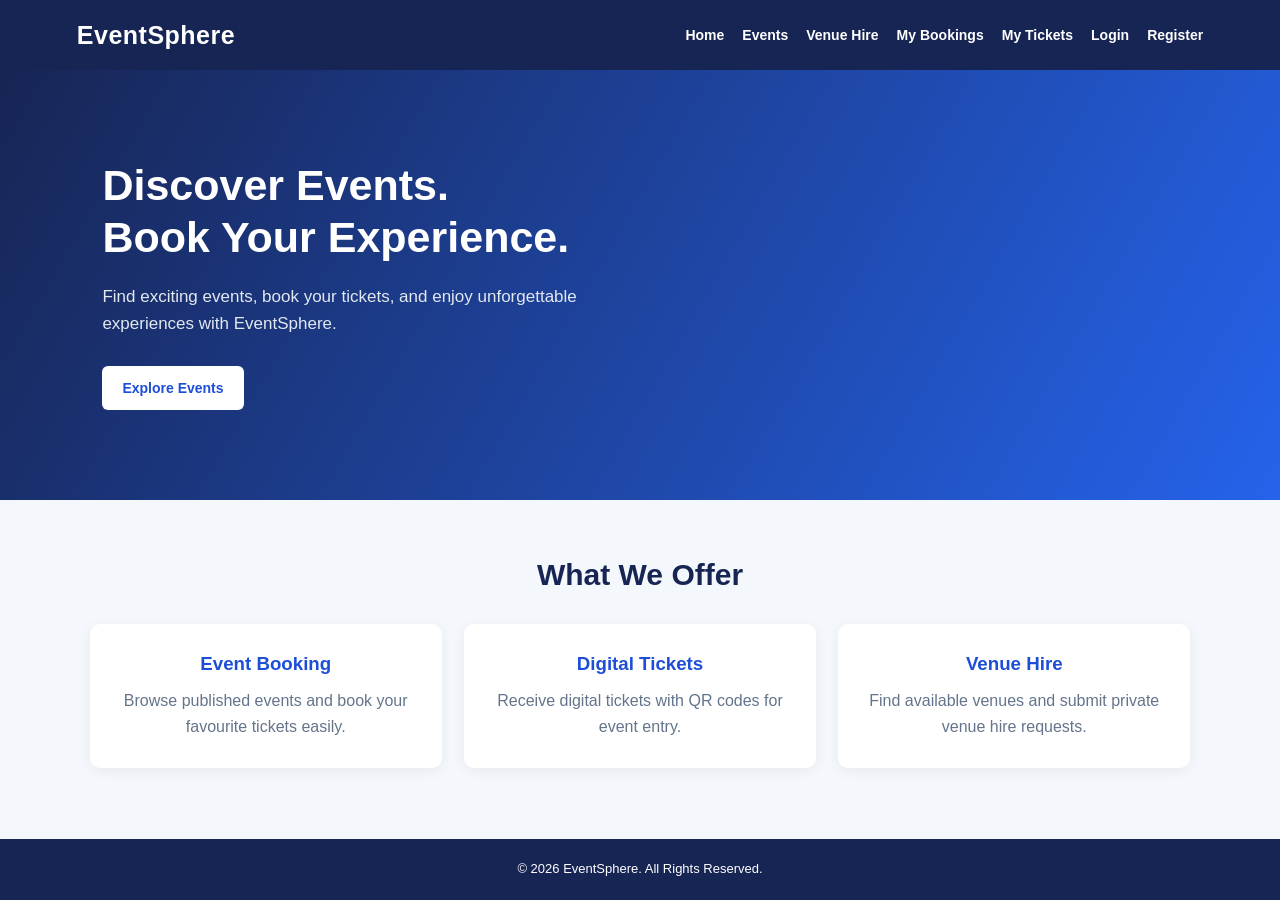
==== frontend/index.html @ d7bc8d58 "Develop EventSphere frontend interface" ====
<!DOCTYPE html>
<html lang="en">
<head>
    <meta charset="UTF-8">
    <meta name="viewport" content="width=device-width, initial-scale=1.0">

    <title>EventSphere - Event Booking</title>

    <link rel="icon" href="data:,">
    <link rel="stylesheet" href="./style.css?v=8">
</head>

<body>

<header>
    <div class="logo">EventSphere</div>

    <nav>
        <a href="./index.html">Home</a>
        <a href="./pages/events.html">Events</a>
        <a href="./pages/venue-hire.html">Venue Hire</a>
        <a href="./pages/my-bookings.html">My Bookings</a>
        <a href="./pages/my-tickets.html">My Tickets</a>
        <a href="./pages/login.html">Login</a>
        <a href="./pages/register.html" class="nav-button">Register</a>
    </nav>
</header>

<main>

    <section class="hero">
        <div class="hero-content">
            <h1>
                Discover Events.<br>
                Book Your Experience.
            </h1>

            <p>
                Find exciting events, book your tickets,
                and enjoy unforgettable experiences with EventSphere.
            </p>

            <a href="./pages/events.html" class="main-button">
                Explore Events
            </a>
        </div>
    </section>

    <section class="features">
        <h2>What We Offer</h2>

        <div class="feature-container">

            <div class="feature-card">
                <h3>Event Booking</h3>
                <p>
                    Browse published events and book your favourite tickets easily.
                </p>
            </div>

            <div class="feature-card">
                <h3>Digital Tickets</h3>
                <p>
                    Receive digital tickets with QR codes for event entry.
                </p>
            </div>

            <div class="feature-card">
                <h3>Venue Hire</h3>
                <p>
                    Find available venues and submit private venue hire requests.
                </p>
            </div>

        </div>
    </section>

</main>

<footer>
    <p>&copy; 2026 EventSphere. All Rights Reserved.</p>
</footer>

</body>
</html>
---- frontend/style.css ----
/* =====================================
   EVENTSPHERE - GLOBAL STYLES
   ===================================== */

* {
    margin: 0;
    padding: 0;
    box-sizing: border-box;
}

html {
    scroll-behavior: smooth;
}

body {
    font-family: Arial, Helvetica, sans-serif;
    background: #f4f7fb;
    color: #1f2937;
    line-height: 1.6;
    min-height: 100vh;
    display: flex;
    flex-direction: column;
}

/* =====================================
   HEADER AND NAVIGATION
   ===================================== */

header {
    width: 100%;
    min-height: 70px;
    background: #172554;
    color: white;
    padding: 14px 6%;
    display: flex;
    align-items: center;
    justify-content: space-between;
    flex-wrap: wrap;
    gap: 15px;
}

.logo {
    font-size: 25px;
    font-weight: bold;
    color: white;
    letter-spacing: 0.5px;
}

nav {
    display: flex;
    align-items: center;
    flex-wrap: wrap;
    gap: 18px;
}

nav a {
    color: white;
    text-decoration: none;
    font-size: 14px;
    font-weight: 600;
    transition: color 0.2s;
}

nav a:hover {
    color: #93c5fd;
}

nav button {
    width: auto;
    margin: 0;
    padding: 9px 16px;
}

/* =====================================
   BUTTONS
   ===================================== */

button,
.main-button,
.event-button {
    display: inline-block;
    border: none;
    border-radius: 6px;
    padding: 11px 20px;
    background: #2563eb;
    color: white;
    font-size: 14px;
    font-weight: 600;
    text-decoration: none;
    cursor: pointer;
    transition: background 0.2s, transform 0.2s;
}

button:hover,
.main-button:hover,
.event-button:hover {
    background: #1d4ed8;
}

button:disabled {
    background: #94a3b8;
    cursor: not-allowed;
    transform: none;
}

/* =====================================
   FORMS
   ===================================== */

form {
    width: 100%;
    max-width: 550px;
    margin: 25px auto;
    padding: 28px;
    background: white;
    border-radius: 10px;
    box-shadow: 0 3px 15px rgba(0, 0, 0, 0.07);
}

label {
    display: block;
    margin-bottom: 7px;
    color: #334155;
    font-size: 14px;
    font-weight: 600;
}

input,
select,
textarea {
    display: block;
    width: 100%;
    padding: 12px;
    margin-bottom: 17px;
    border: 1px solid #cbd5e1;
    border-radius: 6px;
    background: white;
    color: #1f2937;
    font-size: 14px;
    font-family: inherit;
}

input:focus,
select:focus,
textarea:focus {
    outline: none;
    border-color: #2563eb;
    box-shadow: 0 0 0 3px rgba(37, 99, 235, 0.12);
}

textarea {
    min-height: 100px;
    resize: vertical;
}

form button {
    width: 100%;
}

/* =====================================
   HOME PAGE
   ===================================== */

.hero {
    min-height: 430px;
    padding: 80px 8%;
    display: flex;
    align-items: center;
    background: linear-gradient(120deg, #172554, #2563eb);
    color: white;
}

.hero-content {
    max-width: 650px;
}

.hero-content h1 {
    font-size: 43px;
    line-height: 1.2;
    margin-bottom: 20px;
}

.hero-content p {
    max-width: 570px;
    font-size: 17px;
    margin-bottom: 28px;
    color: #e2e8f0;
}

.hero .main-button {
    background: white;
    color: #1d4ed8;
}

.hero .main-button:hover {
    background: #dbeafe;
}

.features {
    padding: 55px 7%;
    text-align: center;
}

.features h2 {
    font-size: 30px;
    color: #172554;
    margin-bottom: 30px;
}

.feature-container {
    display: grid;
    grid-template-columns: repeat(auto-fit, minmax(220px, 1fr));
    gap: 22px;
}

.feature-card {
    background: white;
    padding: 28px;
    border-radius: 10px;
    box-shadow: 0 3px 14px rgba(0, 0, 0, 0.06);
}

.feature-card h3 {
    color: #1d4ed8;
    margin-bottom: 12px;
}

.feature-card p {
    color: #64748b;
}

/* =====================================
   GENERAL CONTENT
   ===================================== */

main {
    flex: 1;
}

h1,
h2,
h3 {
    line-height: 1.3;
}

a {
    color: #2563eb;
}

p {
    overflow-wrap: anywhere;
}

/* =====================================
   FOOTER
   ===================================== */

footer {
    width: 100%;
    margin-top: auto;
    padding: 20px;
    background: #172554;
    color: white;
    text-align: center;
    font-size: 13px;
}

/* =====================================
   TABLES
   ===================================== */

table {
    width: 100%;
    border-collapse: collapse;
    margin: 15px 0;
    background: white;
}

th,
td {
    padding: 12px;
    border: 1px solid #e2e8f0;
    text-align: left;
}

th {
    background: #172554;
    color: white;
}

tr:nth-child(even) {
    background: #f8fafc;
}

/* =====================================
   STATUS MESSAGES
   ===================================== */

.success {
    color: #166534;
}

.error {
    color: #b91c1c;
}

/* =====================================
   RESPONSIVE DESIGN
   ===================================== */

@media (max-width: 768px) {

    header {
        flex-direction: column;
        align-items: flex-start;
        padding: 16px 5%;
    }

    nav {
        width: 100%;
        gap: 12px;
    }

    nav a {
        font-size: 13px;
    }

    .hero {
        min-height: 350px;
        padding: 55px 6%;
    }

    .hero-content h1 {
        font-size: 32px;
    }

    .hero-content p {
        font-size: 15px;
    }

    .features {
        padding: 40px 5%;
    }

    form {
        width: 94%;
        padding: 20px;
    }
}

@media (max-width: 480px) {

    .logo {
        font-size: 22px;
    }

    nav {
        gap: 10px;
    }

    nav a {
        font-size: 12px;
    }

    .hero-content h1 {
        font-size: 28px;
    }

    .features h2 {
        font-size: 25px;
    }

    button,
    .main-button,
    .event-button {
        font-size: 13px;
        padding: 10px 15px;
    }
}
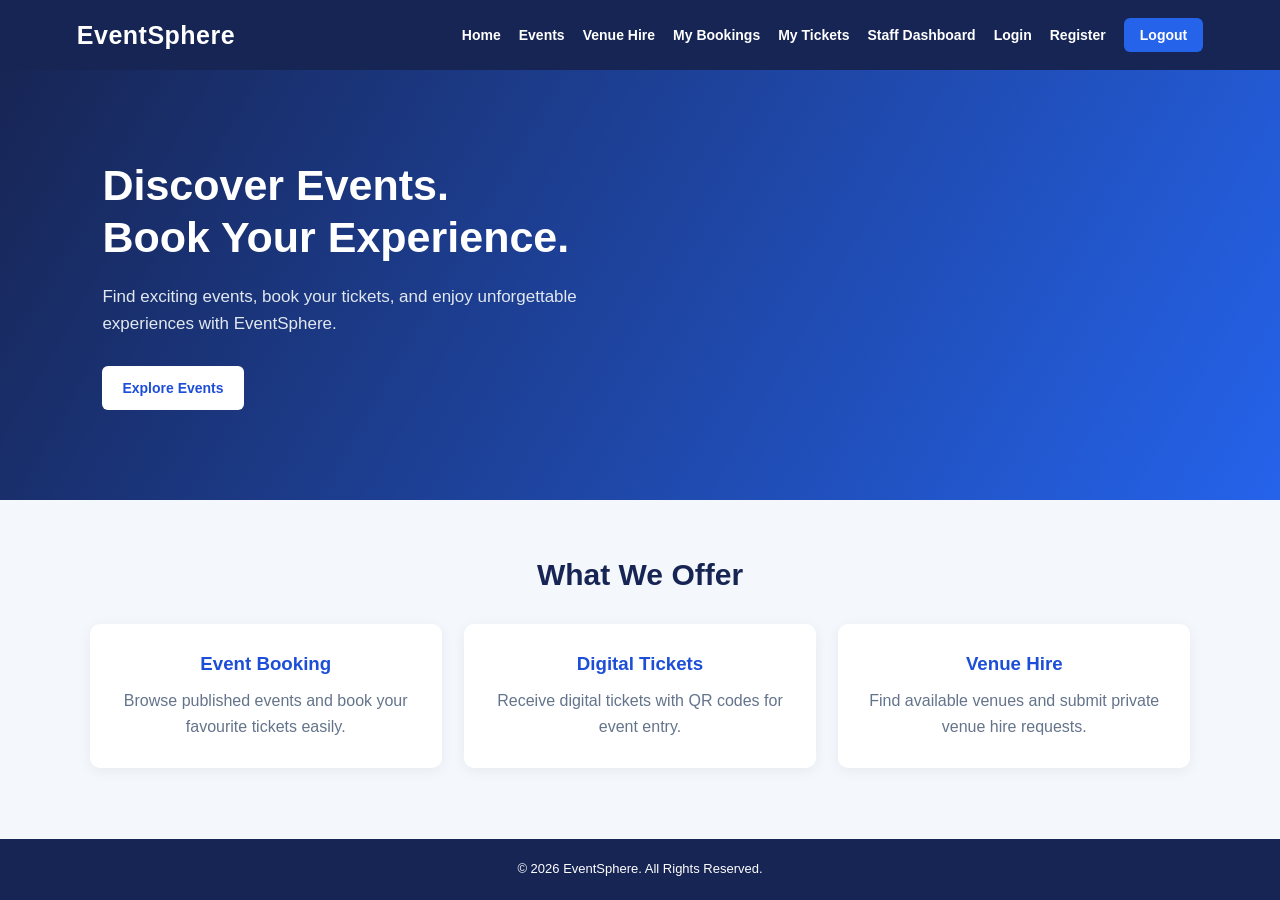
==== commit cf51c319: "Update EventSphere booking and dashboard features" ====
--- a/frontend/index.html
+++ b/frontend/index.html
@@ -8,7 +8,8 @@
     <title>EventSphere - Event Booking</title>
 
     <link rel="icon" href="data:,">
-    <link rel="stylesheet" href="./style.css?v=8">
+    <link rel="stylesheet" href="./style.css?v=12">
+    <link rel="stylesheet" href="./css/responsive.css">
 </head>
 
 <body>
@@ -22,8 +23,11 @@
         <a href="./pages/venue-hire.html">Venue Hire</a>
         <a href="./pages/my-bookings.html">My Bookings</a>
         <a href="./pages/my-tickets.html">My Tickets</a>
+        <a href="/pages/staff-dashboard.html">Staff Dashboard</a>
         <a href="./pages/login.html">Login</a>
         <a href="./pages/register.html" class="nav-button">Register</a>
+
+        <button type="button" onclick="logout()">Logout</button>
     </nav>
 </header>
 
@@ -82,5 +86,39 @@
     <p>&copy; 2026 EventSphere. All Rights Reserved.</p>
 </footer>
 
+<script>
+async function logout() {
+
+    try {
+
+        const response = await fetch("/auth/logout", {
+            method: "POST",
+            credentials: "include",
+            headers: {
+                "X-CSRF-Token":
+                    sessionStorage.getItem("csrf_token") || ""
+            }
+        });
+
+        if (!response.ok) {
+            alert("Logout failed. Please try again.");
+            return;
+        }
+
+        sessionStorage.removeItem("csrf_token");
+
+        alert("Logout successful!");
+
+        window.location.href = "./pages/login.html";
+
+    } catch (error) {
+
+        console.error("Logout error:", error);
+
+        alert("Unable to connect to the server.");
+    }
+}
+</script>
+
 </body>
 </html>
--- a/frontend/css/responsive.css
+++ b/frontend/css/responsive.css
@@ -0,0 +1,86 @@
+
+* {
+    box-sizing: border-box;
+}
+
+body {
+    margin: 0;
+    font-family: Arial, sans-serif;
+}
+
+img {
+    max-width: 100%;
+}
+
+.auth-container {
+    width: 90%;
+    max-width: 650px;
+    margin: 45px auto;
+    padding: 30px;
+    background: white;
+    border-radius: 12px;
+    box-shadow: 0 3px 15px rgba(0,0,0,0.08);
+}
+
+.auth-container h1 {
+    color: #172554;
+    margin-bottom: 25px;
+}
+
+.auth-container form {
+    display: flex;
+    flex-direction: column;
+    gap: 12px;
+}
+
+.auth-container input,
+.auth-container select {
+    padding: 12px;
+    border: 1px solid #ccc;
+    border-radius: 6px;
+    width: 100%;
+}
+
+.auth-container button {
+    padding: 12px 20px;
+    background: #2563eb;
+    color: white;
+    border: none;
+    border-radius: 6px;
+    cursor: pointer;
+}
+
+.details-card {
+    background: white;
+    padding: 22px;
+    margin: 18px 0;
+    border-radius: 10px;
+    box-shadow: 0 3px 12px rgba(0,0,0,0.08);
+}
+
+@media (max-width: 600px) {
+    header {
+        padding: 15px;
+    }
+
+    header nav {
+        display: flex;
+        flex-wrap: wrap;
+        gap: 10px;
+    }
+
+    .auth-container {
+        width: 94%;
+        margin: 20px auto;
+        padding: 18px;
+    }
+
+    .details-section {
+        margin: 15px auto;
+        padding: 12px;
+    }
+
+    .details-card {
+        padding: 16px;
+    }
+}
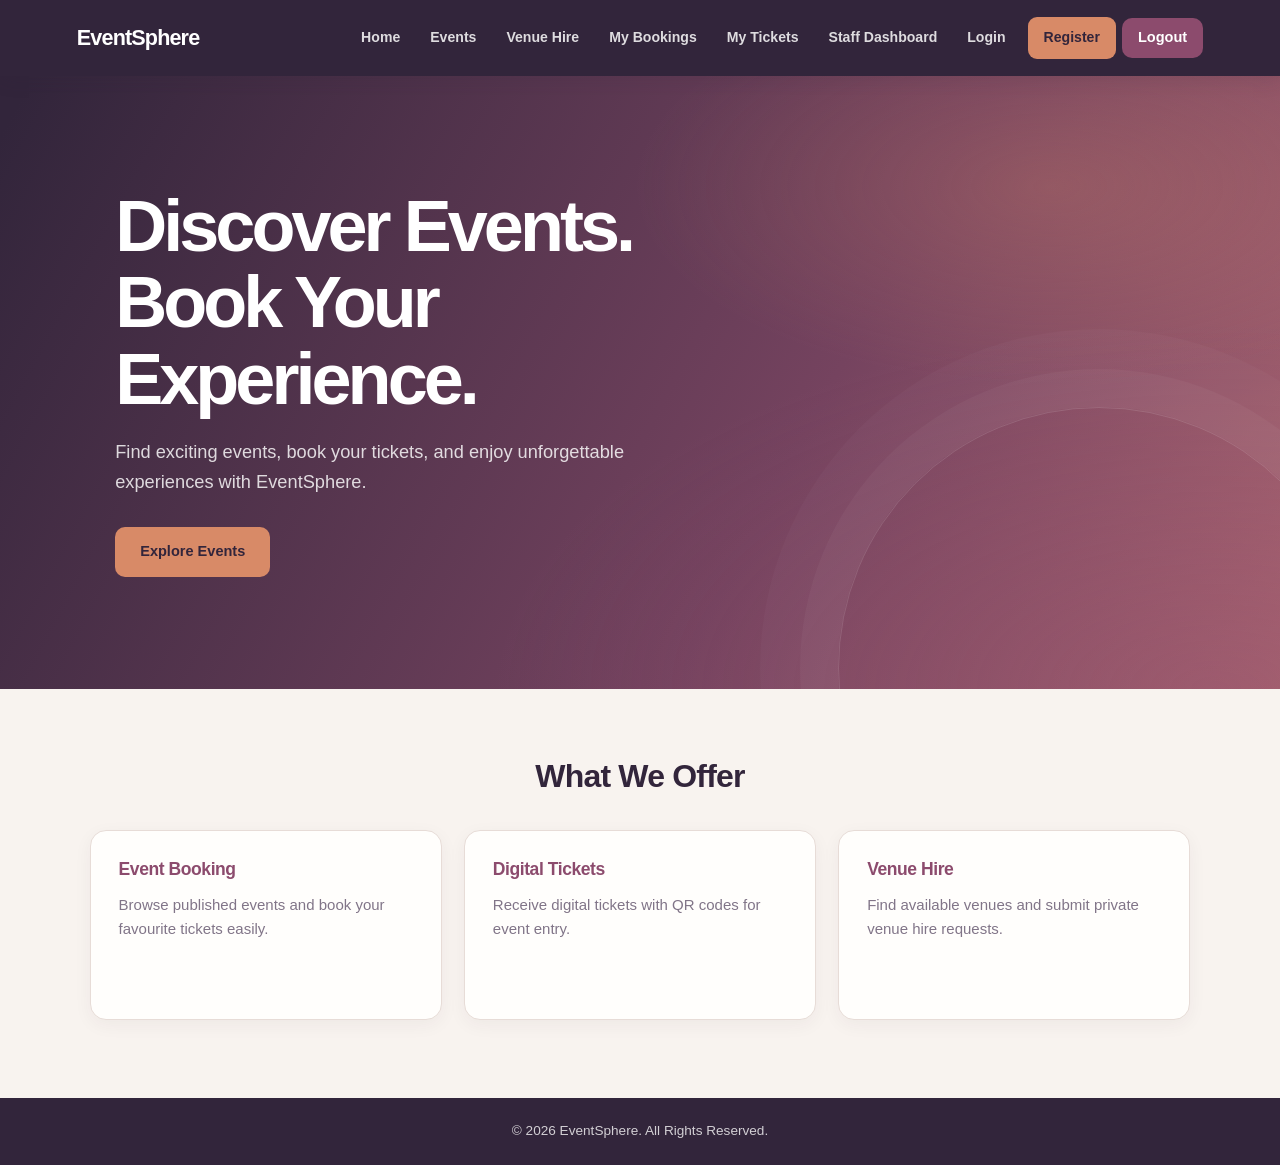
==== commit a49a33f4: "Update admin features and functionality" ====
--- a/frontend/index.html
+++ b/frontend/index.html
@@ -8,8 +8,8 @@
     <title>EventSphere - Event Booking</title>
 
     <link rel="icon" href="data:,">
-    <link rel="stylesheet" href="./style.css?v=12">
-    <link rel="stylesheet" href="./css/responsive.css">
+    <link rel="stylesheet" href="./style.css?v=15">
+    <link rel="stylesheet" href="./css/responsive.css?v=15">
 </head>
 
 <body>
--- a/frontend/style.css
+++ b/frontend/style.css
@@ -1,129 +1,237 @@
-
-/* =====================================
-   EVENTSPHERE - GLOBAL STYLES
-   ===================================== */
+:root {
+    color-scheme: light;
+    --ink: #32253b;
+    --ink-soft: #5d4c64;
+    --muted: #817588;
+    --brand: #8c4b6d;
+    --brand-dark: #713a58;
+    --brand-pale: #f7eaf0;
+    --accent: #d88a67;
+    --surface: #fffefc;
+    --canvas: #f8f3ef;
+    --line: #e7dcd7;
+    --danger: #b94f52;
+    --danger-dark: #953d43;
+    --danger-pale: #f9e9e8;
+    --success: #39745e;
+    --success-pale: #e9f3ec;
+    --warning: #9a6827;
+    --warning-pale: #f7f0df;
+    --disabled: #aaa2ad;
+    --radius: 16px;
+    --shadow: 0 12px 32px rgba(50, 37, 59, 0.08);
+    --shadow-hover: 0 18px 38px rgba(50, 37, 59, 0.13);
+}
 
 * {
+    box-sizing: border-box;
+}
+
+html {
+    min-width: 320px;
+    scroll-behavior: smooth;
+    scroll-padding-top: 90px;
+}
+
+body {
+    min-height: 100vh;
     margin: 0;
-    padding: 0;
-    box-sizing: border-box;
-}
-
-html {
-    scroll-behavior: smooth;
-}
-
-body {
-    font-family: Arial, Helvetica, sans-serif;
-    background: #f4f7fb;
-    color: #1f2937;
-    line-height: 1.6;
-    min-height: 100vh;
     display: flex;
     flex-direction: column;
-}
-
-/* =====================================
-   HEADER AND NAVIGATION
-   ===================================== */
-
+    background: var(--canvas);
+    color: var(--ink);
+    font-family: Inter, "Segoe UI", Roboto, Helvetica, Arial, sans-serif;
+    font-size: 15px;
+    line-height: 1.65;
+    -webkit-font-smoothing: antialiased;
+    text-rendering: optimizeLegibility;
+}
+
+main {
+    flex: 1;
+}
+
+h1,
+h2,
+h3,
+h4 {
+    color: var(--ink);
+    line-height: 1.22;
+    letter-spacing: -0.025em;
+}
+
+h1 {
+    font-size: clamp(2rem, 4vw, 2.8rem);
+}
+
+h2 {
+    font-size: clamp(1.45rem, 2.5vw, 2rem);
+}
+
+p {
+    overflow-wrap: anywhere;
+}
+
+a {
+    color: var(--brand);
+    text-underline-offset: 3px;
+}
+
+a:hover {
+    color: var(--brand-dark);
+}
+
+:focus-visible {
+    outline: 3px solid rgba(216, 138, 103, 0.75);
+    outline-offset: 3px;
+}
+
+/* Shared navigation */
 header {
-    width: 100%;
-    min-height: 70px;
-    background: #172554;
-    color: white;
-    padding: 14px 6%;
+    position: relative;
+    z-index: 5;
+    width: 100%;
+    min-height: 76px;
+    padding: 14px clamp(20px, 6vw, 88px);
     display: flex;
     align-items: center;
     justify-content: space-between;
-    flex-wrap: wrap;
-    gap: 15px;
+    gap: 20px;
+    background: var(--ink);
+    color: #fff;
+    box-shadow: 0 4px 18px rgba(50, 37, 59, 0.14);
 }
 
 .logo {
-    font-size: 25px;
-    font-weight: bold;
-    color: white;
-    letter-spacing: 0.5px;
+    flex: 0 0 auto;
+    color: #fff;
+    font-size: 1.35rem;
+    font-weight: 750;
+    letter-spacing: -0.04em;
 }
 
 nav {
     display: flex;
     align-items: center;
+    justify-content: flex-end;
     flex-wrap: wrap;
-    gap: 18px;
+    gap: 6px;
 }
 
 nav a {
-    color: white;
+    padding: 9px 12px;
+    border-radius: 9px;
+    color: rgba(255, 255, 255, 0.84);
+    font-size: 0.88rem;
+    font-weight: 600;
     text-decoration: none;
-    font-size: 14px;
-    font-weight: 600;
-    transition: color 0.2s;
-}
-
-nav a:hover {
-    color: #93c5fd;
-}
-
-nav button {
-    width: auto;
-    margin: 0;
-    padding: 9px 16px;
-}
-
-/* =====================================
-   BUTTONS
-   ===================================== */
-
+    transition: color 160ms ease, background 160ms ease;
+}
+
+nav a:hover,
+nav a:focus-visible {
+    background: rgba(255, 255, 255, 0.1);
+    color: #fff;
+}
+
+nav a.nav-button {
+    margin-left: 4px;
+    padding-inline: 16px;
+    background: var(--accent);
+    color: var(--ink);
+}
+
+nav a.nav-button:hover {
+    background: #e5a181;
+}
+
+/* Buttons and links styled as actions */
 button,
 .main-button,
-.event-button {
-    display: inline-block;
-    border: none;
-    border-radius: 6px;
-    padding: 11px 20px;
-    background: #2563eb;
-    color: white;
-    font-size: 14px;
-    font-weight: 600;
+.event-button,
+.book-button {
+    display: inline-flex;
+    min-height: 44px;
+    align-items: center;
+    justify-content: center;
+    gap: 8px;
+    padding: 11px 19px;
+    border: 1px solid transparent;
+    border-radius: 10px;
+    background: var(--brand);
+    color: #fff;
+    font: inherit;
+    font-size: 0.91rem;
+    font-weight: 700;
+    line-height: 1.2;
+    text-align: center;
     text-decoration: none;
     cursor: pointer;
-    transition: background 0.2s, transform 0.2s;
+    transition: background 160ms ease, box-shadow 160ms ease, transform 160ms ease;
 }
 
 button:hover,
 .main-button:hover,
-.event-button:hover {
-    background: #1d4ed8;
-}
-
-button:disabled {
-    background: #94a3b8;
+.event-button:hover,
+.book-button:hover {
+    background: var(--brand-dark);
+    color: #fff;
+    box-shadow: 0 7px 16px rgba(140, 75, 109, 0.22);
+    transform: translateY(-1px);
+}
+
+button:disabled,
+button:disabled:hover {
+    background: var(--disabled);
+    box-shadow: none;
     cursor: not-allowed;
     transform: none;
 }
 
-/* =====================================
-   FORMS
-   ===================================== */
-
+nav button {
+    min-height: 40px;
+    margin: 0;
+    padding: 9px 15px;
+}
+
+.logout-button,
+.reject-button,
+.cancel-button {
+    background: var(--danger);
+}
+
+.logout-button:hover,
+.reject-button:hover,
+.cancel-button:hover {
+    background: var(--danger-dark);
+}
+
+.secondary-button {
+    background: var(--ink-soft);
+}
+
+.secondary-button:hover {
+    background: var(--ink);
+}
+
+/* Consistent form controls */
 form {
     width: 100%;
-    max-width: 550px;
-    margin: 25px auto;
+    max-width: 560px;
+    margin: 24px auto;
     padding: 28px;
-    background: white;
-    border-radius: 10px;
-    box-shadow: 0 3px 15px rgba(0, 0, 0, 0.07);
+    border: 1px solid rgba(231, 220, 215, 0.85);
+    border-radius: var(--radius);
+    background: var(--surface);
+    box-shadow: var(--shadow);
 }
 
 label {
     display: block;
-    margin-bottom: 7px;
-    color: #334155;
-    font-size: 14px;
-    font-weight: 600;
+    margin: 0 0 7px;
+    color: var(--ink-soft);
+    font-size: 0.9rem;
+    font-weight: 650;
 }
 
 input,
@@ -131,26 +239,41 @@
 textarea {
     display: block;
     width: 100%;
-    padding: 12px;
-    margin-bottom: 17px;
-    border: 1px solid #cbd5e1;
-    border-radius: 6px;
-    background: white;
-    color: #1f2937;
-    font-size: 14px;
-    font-family: inherit;
+    min-height: 46px;
+    margin: 0 0 17px;
+    padding: 11px 13px;
+    border: 1px solid var(--line);
+    border-radius: 9px;
+    background: #fff;
+    color: var(--ink);
+    font: inherit;
+    font-size: 0.94rem;
+    transition: border-color 150ms ease, box-shadow 150ms ease;
+}
+
+input::placeholder,
+textarea::placeholder {
+    color: #aa9eaa;
 }
 
 input:focus,
 select:focus,
 textarea:focus {
+    border-color: var(--brand);
     outline: none;
-    border-color: #2563eb;
-    box-shadow: 0 0 0 3px rgba(37, 99, 235, 0.12);
+    box-shadow: 0 0 0 4px rgba(140, 75, 109, 0.13);
+}
+
+input[type="checkbox"] {
+    width: 18px;
+    min-height: 18px;
+    height: 18px;
+    margin: 0;
+    accent-color: var(--brand);
 }
 
 textarea {
-    min-height: 100px;
+    min-height: 110px;
     resize: vertical;
 }
 
@@ -158,223 +281,631 @@
     width: 100%;
 }
 
-/* =====================================
-   HOME PAGE
-   ===================================== */
-
+/* Landing page */
 .hero {
-    min-height: 430px;
-    padding: 80px 8%;
+    position: relative;
+    min-height: 470px;
+    padding: clamp(64px, 9vw, 112px) clamp(24px, 9vw, 130px);
     display: flex;
     align-items: center;
-    background: linear-gradient(120deg, #172554, #2563eb);
-    color: white;
+    overflow: hidden;
+    background:
+        radial-gradient(ellipse at 82% 18%, rgba(216, 138, 103, 0.24), transparent 28%),
+        radial-gradient(ellipse at 95% 100%, rgba(140, 75, 109, 0.28), transparent 42%),
+        linear-gradient(118deg, #32253b 2%, #75435f 62%, #a96470 100%);
+    color: #fff;
+}
+
+.hero::after {
+    position: absolute;
+    right: -80px;
+    bottom: -240px;
+    width: 520px;
+    height: 520px;
+    border: 1px solid rgba(255, 255, 255, 0.13);
+    border-radius: 50%;
+    box-shadow: 0 0 0 38px rgba(255, 255, 255, 0.035), 0 0 0 78px rgba(255, 255, 255, 0.025);
+    content: "";
+    pointer-events: none;
 }
 
 .hero-content {
-    max-width: 650px;
+    position: relative;
+    z-index: 1;
+    max-width: 700px;
 }
 
 .hero-content h1 {
-    font-size: 43px;
-    line-height: 1.2;
-    margin-bottom: 20px;
+    max-width: 680px;
+    margin: 0 0 20px;
+    color: #fff;
+    font-size: clamp(2.7rem, 6vw, 4.5rem);
+    letter-spacing: -0.055em;
+    line-height: 1.06;
 }
 
 .hero-content p {
-    max-width: 570px;
-    font-size: 17px;
-    margin-bottom: 28px;
-    color: #e2e8f0;
+    max-width: 590px;
+    margin: 0 0 30px;
+    color: rgba(255, 255, 255, 0.82);
+    font-size: clamp(1rem, 1.5vw, 1.14rem);
 }
 
 .hero .main-button {
-    background: white;
-    color: #1d4ed8;
+    min-height: 50px;
+    padding-inline: 24px;
+    background: var(--accent);
+    color: var(--ink);
 }
 
 .hero .main-button:hover {
-    background: #dbeafe;
+    background: #e5a181;
+    color: var(--ink);
 }
 
 .features {
-    padding: 55px 7%;
+    padding: 68px clamp(22px, 7vw, 96px) 78px;
     text-align: center;
 }
 
 .features h2 {
-    font-size: 30px;
-    color: #172554;
-    margin-bottom: 30px;
+    margin: 0 0 34px;
+    color: var(--ink);
 }
 
 .feature-container {
     display: grid;
-    grid-template-columns: repeat(auto-fit, minmax(220px, 1fr));
+    grid-template-columns: repeat(auto-fit, minmax(min(100%, 230px), 1fr));
     gap: 22px;
+    text-align: left;
 }
 
 .feature-card {
-    background: white;
+    min-height: 190px;
     padding: 28px;
+    border: 1px solid var(--line);
+    border-radius: var(--radius);
+    background: var(--surface);
+    box-shadow: 0 5px 18px rgba(50, 37, 59, 0.05);
+    transition: box-shadow 180ms ease, transform 180ms ease;
+}
+
+.feature-card:hover {
+    box-shadow: var(--shadow-hover);
+    transform: translateY(-4px);
+}
+
+.feature-card h3 {
+    margin: 0 0 12px;
+    color: var(--brand);
+}
+
+.feature-card p {
+    margin: 0;
+    color: var(--muted);
+}
+
+/* Shared page layouts and cards */
+.events-section,
+.admin-container,
+.booking-page,
+.ticket-page,
+.venue-page,
+.staff-container,
+.details-section {
+    width: min(100% - 48px, 1160px);
+    margin: 46px auto;
+}
+
+.auth-container {
+    width: min(100% - 40px, 480px);
+    align-self: center;
+    margin: 54px auto;
+    padding: 36px;
+    border: 1px solid var(--line);
+    border-radius: 20px;
+    background: var(--surface);
+    box-shadow: var(--shadow);
+}
+
+.auth-container h1 {
+    margin: 0 0 25px;
+    color: var(--ink);
+    font-size: 2rem;
+    text-align: center;
+}
+
+.auth-container form {
+    max-width: none;
+    margin: 0;
+    padding: 0;
+    border: 0;
+    box-shadow: none;
+}
+
+.auth-container form button {
+    margin-top: 8px;
+}
+
+.auth-container .password-input-wrapper {
+    position: relative;
+    width: 100%;
+    margin-bottom: 15px;
+}
+
+.auth-container .password-input-wrapper input {
+    width: 100%;
+    margin-bottom: 0;
+    padding-right: 52px;
+}
+
+.auth-container .password-toggle {
+    position: absolute;
+    top: 50%;
+    right: 10px;
+    display: grid;
+    width: 36px;
+    height: 36px;
+    margin: 0;
+    padding: 7px;
+    place-items: center;
+    transform: translateY(-50%);
+    border: 0;
+    border-radius: 8px;
+    background: transparent;
+    color: var(--muted);
+    cursor: pointer;
+}
+
+.auth-container .password-toggle:hover {
+    background: var(--brand-pale);
+    color: var(--brand);
+}
+
+.auth-container .password-toggle:focus-visible {
+    outline: 2px solid var(--brand);
+    outline-offset: 2px;
+}
+
+.password-toggle svg {
+    width: 20px;
+    height: 20px;
+    fill: none;
+    stroke: currentColor;
+    stroke-linecap: round;
+    stroke-linejoin: round;
+    stroke-width: 1.8;
+}
+
+.password-toggle .icon-hide,
+.password-toggle[aria-pressed="true"] .icon-show {
+    display: none;
+}
+
+.password-toggle[aria-pressed="true"] .icon-hide {
+    display: block;
+}
+
+.auth-container > p {
+    margin: 20px 0 0;
+    color: var(--muted);
+    text-align: center;
+}
+
+.events-heading {
+    margin-bottom: 36px;
+    text-align: center;
+}
+
+.events-heading h1 {
+    margin: 0 0 12px;
+    color: var(--ink);
+    font-size: clamp(2rem, 4vw, 2.6rem);
+}
+
+.events-heading p,
+.loading-message {
+    color: var(--muted);
+}
+
+.events-grid {
+    display: grid;
+    grid-template-columns: repeat(auto-fit, minmax(min(100%, 280px), 1fr));
+    align-items: stretch;
+    gap: 22px;
+}
+
+.event-card,
+.booking-card,
+.ticket-card,
+.venue-card,
+.staff-card,
+.details-card,
+.stat-card,
+.admin-section {
+    border: 1px solid var(--line);
+    border-radius: var(--radius);
+    background: var(--surface);
+    box-shadow: 0 6px 22px rgba(50, 37, 59, 0.06);
+}
+
+.event-card {
+    display: flex;
+    flex-direction: column;
+    padding: 25px;
+    transition: box-shadow 180ms ease, transform 180ms ease;
+}
+
+.event-card:hover {
+    box-shadow: var(--shadow-hover);
+    transform: translateY(-3px);
+}
+
+.event-card h3,
+.booking-card h3,
+.ticket-card h3 {
+    margin: 0 0 15px;
+    color: var(--ink);
+}
+
+.event-card p,
+.booking-card p,
+.ticket-card p,
+.request-item p,
+.hire-card p,
+.agent-card p {
+    margin: 8px 0;
+    color: var(--ink-soft);
+}
+
+.event-card .event-button {
+    align-self: flex-start;
+    margin-top: auto;
+    transform: none;
+}
+
+.details-card {
+    padding: clamp(24px, 5vw, 44px);
+}
+
+.details-card h1 {
+    margin: 0 0 24px;
+    font-size: clamp(1.9rem, 4vw, 2.6rem);
+}
+
+.details-card > p {
+    margin: 14px 0;
+    color: var(--ink-soft);
+}
+
+.booking-box {
+    margin-top: 30px;
+    padding: clamp(20px, 4vw, 30px);
+    border: 1px solid var(--line);
+    border-radius: 14px;
+    background: var(--brand-pale);
+}
+
+.booking-box h2 {
+    margin: 0 0 20px;
+}
+
+.booking-box .book-button {
+    width: 100%;
+}
+
+.booking-page > h1,
+.ticket-page > h1,
+.admin-container > h1 {
+    margin: 0 0 26px;
+}
+
+.booking-card,
+.ticket-card {
+    margin: 18px 0;
+    padding: 25px;
+    border-left: 4px solid var(--brand);
+    overflow-wrap: anywhere;
+}
+
+.booking-card .cancel-button {
+    margin-top: 12px;
+}
+
+.ticket-card img {
+    display: block;
+    width: 190px;
+    max-width: 100%;
+    margin: 20px auto;
+    padding: 8px;
+    border: 1px solid var(--line);
+    border-radius: 12px;
+    background: var(--surface);
+}
+
+.ticket-code {
+    padding: 12px 14px;
+    border: 1px dashed var(--line);
+    border-radius: 9px;
+    background: var(--canvas);
+    font-weight: 700;
+    overflow-wrap: anywhere;
+}
+
+.ticket-status {
+    font-weight: 700;
+}
+
+.status-valid {
+    color: var(--success);
+}
+
+.status-cancelled {
+    color: var(--danger);
+}
+
+.status-used {
+    color: var(--ink-soft);
+}
+
+.ticket-message,
+.staff-info {
+    padding: 15px 18px;
+    border: 1px solid var(--line);
+    border-radius: 11px;
+    background: var(--brand-pale);
+    color: var(--brand-dark);
+}
+
+.ticket-loading,
+.loading-message {
+    padding: 24px;
+    text-align: center;
+}
+
+.venue-card,
+.staff-card {
+    margin-bottom: 24px;
+    padding: clamp(22px, 4vw, 34px);
+}
+
+.venue-card h1,
+.venue-card h2,
+.staff-card h1,
+.section-title {
+    margin-top: 0;
+    color: var(--ink);
+}
+
+.venue-card form,
+.staff-card form,
+.management-card form {
+    max-width: none;
+    margin: 18px 0 0;
+    padding: 0;
+    border: 0;
+    background: transparent;
+    box-shadow: none;
+}
+
+.venue-card form button,
+.staff-card form button {
+    width: 100%;
+}
+
+.request-item,
+.hire-card,
+.agent-card,
+.admin-container .event-card {
+    margin: 13px 0;
+    padding: 18px;
+    border: 1px solid var(--line);
+    border-left: 4px solid var(--brand);
+    border-radius: 11px;
+    background: var(--canvas);
+    overflow-wrap: anywhere;
+}
+
+.admin-container {
+    max-width: 1240px;
+}
+
+.admin-container > h1 {
+    margin-bottom: 10px;
+}
+
+#summaryMessage {
+    color: var(--muted);
+}
+
+.dashboard-grid {
+    display: grid;
+    grid-template-columns: repeat(auto-fit, minmax(min(100%, 190px), 1fr));
+    gap: 18px;
+    margin: 24px 0 34px;
+}
+
+.stat-card {
+    padding: 22px;
+    border-top: 3px solid var(--brand);
+}
+
+.stat-card p {
+    margin: 0;
+    color: var(--muted);
+    font-size: 0.9rem;
+}
+
+.stat-card h2 {
+    margin: 10px 0 0;
+    font-size: 1.8rem;
+}
+
+.admin-section {
+    margin: 22px 0;
+    padding: clamp(20px, 3vw, 30px);
+}
+
+.admin-section > h2 {
+    margin: 0 0 20px;
+}
+
+.management-grid {
+    display: grid;
+    grid-template-columns: repeat(auto-fit, minmax(min(100%, 300px), 1fr));
+    gap: 20px;
+    margin-bottom: 30px;
+}
+
+.management-card {
+    min-width: 0;
+    padding: 22px;
+    border: 1px solid var(--line);
+    border-radius: 13px;
+    background: var(--canvas);
+}
+
+.management-card h3 {
+    margin: 0 0 18px;
+}
+
+.management-card .checkbox-row {
+    display: flex;
+    align-items: center;
+    gap: 10px;
+    margin: 6px 0 16px;
+}
+
+.form-message {
+    min-height: 1.5em;
+    margin-top: 10px;
+}
+
+.hire-card button,
+.admin-container .event-card button,
+.agent-card button {
+    margin: 8px 8px 0 0;
+}
+
+.staff-card h1 {
+    margin: 0 0 12px;
+    text-align: center;
+}
+
+.staff-description {
+    margin: 0 0 25px;
+    color: var(--muted);
+    text-align: center;
+}
+
+.staff-card label {
+    margin-top: 15px;
+}
+
+.section-title {
+    margin: 28px 0 12px;
+}
+
+#reader {
+    width: 100%;
+    margin-top: 15px;
+    overflow: hidden;
+    border: 1px solid var(--line);
+    border-radius: 12px;
+}
+
+.camera-buttons {
+    display: flex;
+    gap: 12px;
+}
+
+.camera-buttons button {
+    flex: 1;
+}
+
+#result {
+    margin-top: 22px;
+    padding: 16px;
     border-radius: 10px;
-    box-shadow: 0 3px 14px rgba(0, 0, 0, 0.06);
-}
-
-.feature-card h3 {
-    color: #1d4ed8;
-    margin-bottom: 12px;
-}
-
-.feature-card p {
-    color: #64748b;
-}
-
-/* =====================================
-   GENERAL CONTENT
-   ===================================== */
-
-main {
-    flex: 1;
-}
-
-h1,
-h2,
-h3 {
-    line-height: 1.3;
-}
-
-a {
-    color: #2563eb;
-}
-
-p {
+    text-align: center;
+    font-weight: 700;
     overflow-wrap: anywhere;
 }
 
-/* =====================================
-   FOOTER
-   ===================================== */
-
-footer {
-    width: 100%;
-    margin-top: auto;
-    padding: 20px;
-    background: #172554;
-    color: white;
-    text-align: center;
-    font-size: 13px;
-}
-
-/* =====================================
-   TABLES
-   ===================================== */
-
+#result.success {
+    background: var(--success-pale);
+    color: var(--success);
+}
+
+#result.error {
+    background: var(--danger-pale);
+    color: var(--danger);
+}
+
+/* Tables and feedback */
 table {
     width: 100%;
-    border-collapse: collapse;
-    margin: 15px 0;
-    background: white;
+    margin: 16px 0;
+    border: 1px solid var(--line);
+    border-collapse: separate;
+    border-spacing: 0;
+    border-radius: 11px;
+    background: var(--surface);
+    overflow: hidden;
 }
 
 th,
 td {
-    padding: 12px;
-    border: 1px solid #e2e8f0;
+    padding: 13px 15px;
+    border-bottom: 1px solid var(--line);
     text-align: left;
+    vertical-align: top;
 }
 
 th {
-    background: #172554;
-    color: white;
-}
-
-tr:nth-child(even) {
-    background: #f8fafc;
-}
-
-/* =====================================
-   STATUS MESSAGES
-   ===================================== */
+    background: var(--brand-pale);
+    color: var(--brand-dark);
+    font-size: 0.85rem;
+    font-weight: 700;
+}
+
+tr:last-child td {
+    border-bottom: 0;
+}
+
+tr:nth-child(even) td {
+    background: var(--canvas);
+}
 
 .success {
-    color: #166534;
+    color: var(--success);
 }
 
 .error {
-    color: #b91c1c;
-}
-
-/* =====================================
-   RESPONSIVE DESIGN
-   ===================================== */
-
-@media (max-width: 768px) {
-
-    header {
-        flex-direction: column;
-        align-items: flex-start;
-        padding: 16px 5%;
+    color: var(--danger);
+}
+
+footer {
+    width: 100%;
+    margin-top: auto;
+    padding: 22px 20px;
+    background: var(--ink);
+    color: rgba(255, 255, 255, 0.78);
+    text-align: center;
+    font-size: 0.85rem;
+}
+
+footer p {
+    margin: 0;
+}
+
+@media (prefers-reduced-motion: reduce) {
+    *,
+    *::before,
+    *::after {
+        scroll-behavior: auto !important;
+        transition-duration: 0.01ms !important;
+        animation-duration: 0.01ms !important;
+        animation-iteration-count: 1 !important;
     }
-
-    nav {
-        width: 100%;
-        gap: 12px;
-    }
-
-    nav a {
-        font-size: 13px;
-    }
-
-    .hero {
-        min-height: 350px;
-        padding: 55px 6%;
-    }
-
-    .hero-content h1 {
-        font-size: 32px;
-    }
-
-    .hero-content p {
-        font-size: 15px;
-    }
-
-    .features {
-        padding: 40px 5%;
-    }
-
-    form {
-        width: 94%;
-        padding: 20px;
-    }
-}
-
-@media (max-width: 480px) {
-
-    .logo {
-        font-size: 22px;
-    }
-
-    nav {
-        gap: 10px;
-    }
-
-    nav a {
-        font-size: 12px;
-    }
-
-    .hero-content h1 {
-        font-size: 28px;
-    }
-
-    .features h2 {
-        font-size: 25px;
-    }
-
-    button,
-    .main-button,
-    .event-button {
-        font-size: 13px;
-        padding: 10px 15px;
-    }
-}
+}
--- a/frontend/css/responsive.css
+++ b/frontend/css/responsive.css
@@ -1,86 +1,438 @@
-
-* {
-    box-sizing: border-box;
-}
-
-body {
-    margin: 0;
-    font-family: Arial, sans-serif;
-}
-
-img {
-    max-width: 100%;
-}
-
+/* Keep shared styles consistent with the older page-level style blocks. */
 .auth-container {
-    width: 90%;
-    max-width: 650px;
-    margin: 45px auto;
-    padding: 30px;
-    background: white;
-    border-radius: 12px;
-    box-shadow: 0 3px 15px rgba(0,0,0,0.08);
+    width: min(100% - 40px, 480px) !important;
+    max-width: 480px !important;
+    margin: 54px auto !important;
+    padding: 36px !important;
+    border: 1px solid var(--line) !important;
+    border-radius: 20px !important;
+    background: var(--surface) !important;
+    box-shadow: var(--shadow) !important;
 }
 
 .auth-container h1 {
-    color: #172554;
-    margin-bottom: 25px;
-}
-
-.auth-container form {
-    display: flex;
-    flex-direction: column;
-    gap: 12px;
-}
-
-.auth-container input,
-.auth-container select {
-    padding: 12px;
-    border: 1px solid #ccc;
-    border-radius: 6px;
-    width: 100%;
-}
-
-.auth-container button {
-    padding: 12px 20px;
-    background: #2563eb;
-    color: white;
-    border: none;
-    border-radius: 6px;
-    cursor: pointer;
+    color: var(--ink) !important;
+}
+
+.auth-container form,
+.venue-card form,
+.staff-card form,
+.management-card form {
+    max-width: none !important;
+    margin: 0 !important;
+    padding: 0 !important;
+    border: 0 !important;
+    background: transparent !important;
+    box-shadow: none !important;
+}
+
+.events-section {
+    width: min(100% - 48px, 1160px) !important;
+    max-width: 1160px !important;
+    margin: 46px auto !important;
+    padding: 0 !important;
+}
+
+.events-heading h1,
+.details-card h1,
+.booking-page h1,
+.ticket-page h1,
+.admin-container h1,
+.admin-section h2,
+.venue-card h1,
+.venue-card h2,
+.staff-card h1,
+.section-title {
+    color: var(--ink) !important;
+}
+
+.events-heading {
+    margin-bottom: 36px !important;
+}
+
+.events-heading h1 {
+    font-size: clamp(2rem, 4vw, 2.6rem) !important;
+}
+
+.events-grid {
+    grid-template-columns: repeat(auto-fit, minmax(min(100%, 280px), 1fr)) !important;
+    gap: 22px !important;
+}
+
+.events-grid .event-card {
+    padding: 25px !important;
+    border: 1px solid var(--line) !important;
+    border-radius: var(--radius) !important;
+    background: var(--surface) !important;
+    box-shadow: 0 6px 22px rgba(50, 37, 59, 0.06) !important;
+}
+
+.events-grid .event-card h3,
+.booking-card h3,
+.ticket-card h3 {
+    color: var(--ink) !important;
+}
+
+.event-button {
+    padding: 11px 19px !important;
+    background: var(--brand) !important;
+    color: #fff !important;
+    border-radius: 10px !important;
+}
+
+.event-button:hover {
+    background: var(--brand-dark) !important;
+    color: #fff !important;
+}
+
+.details-section {
+    width: min(100% - 48px, 850px) !important;
+    max-width: 850px !important;
+    margin: 46px auto !important;
 }
 
 .details-card {
-    background: white;
-    padding: 22px;
-    margin: 18px 0;
-    border-radius: 10px;
-    box-shadow: 0 3px 12px rgba(0,0,0,0.08);
+    padding: clamp(24px, 5vw, 44px) !important;
+    border: 1px solid var(--line) !important;
+    border-radius: var(--radius) !important;
+    background: var(--surface) !important;
+    box-shadow: 0 6px 22px rgba(50, 37, 59, 0.06) !important;
+}
+
+.booking-box {
+    padding: clamp(20px, 4vw, 30px) !important;
+    border: 1px solid var(--line) !important;
+    border-radius: 14px !important;
+    background: var(--brand-pale) !important;
+}
+
+.booking-box select,
+.booking-box input,
+.staff-card input,
+.staff-card select,
+.management-card input,
+.management-card select,
+.management-card textarea {
+    border-color: var(--line) !important;
+    border-radius: 9px !important;
+}
+
+.book-button {
+    background: var(--brand) !important;
+    border-radius: 10px !important;
+}
+
+.book-button:hover {
+    background: var(--brand-dark) !important;
+}
+
+.booking-page,
+.ticket-page,
+.venue-page,
+.admin-container,
+.staff-container {
+    width: min(100% - 48px, 1160px) !important;
+    margin: 46px auto !important;
+}
+
+.booking-page {
+    max-width: 900px !important;
+}
+
+.ticket-page {
+    max-width: 900px !important;
+}
+
+.venue-page {
+    max-width: 850px !important;
+}
+
+.staff-container {
+    max-width: 700px !important;
+}
+
+.booking-card,
+.ticket-card,
+.venue-card,
+.staff-card,
+.stat-card,
+.admin-section {
+    border-color: var(--line) !important;
+    border-radius: var(--radius) !important;
+    background: var(--surface) !important;
+}
+
+.booking-card,
+.ticket-card {
+    padding: 25px !important;
+    border-left: 4px solid var(--brand) !important;
+    box-shadow: 0 6px 22px rgba(50, 37, 59, 0.06) !important;
+}
+
+.venue-card,
+.staff-card {
+    padding: clamp(22px, 4vw, 34px) !important;
+    box-shadow: 0 6px 22px rgba(50, 37, 59, 0.06) !important;
+}
+
+.admin-container {
+    max-width: 1240px !important;
+}
+
+.admin-section {
+    padding: clamp(20px, 3vw, 30px) !important;
+    box-shadow: 0 6px 22px rgba(50, 37, 59, 0.06) !important;
+}
+
+.management-grid {
+    grid-template-columns: repeat(auto-fit, minmax(min(100%, 300px), 1fr)) !important;
+    gap: 20px !important;
+}
+
+.management-card {
+    padding: 22px !important;
+    border: 1px solid var(--line) !important;
+    border-radius: 13px !important;
+    background: var(--canvas) !important;
+}
+
+.hire-card,
+.agent-card,
+.admin-container .event-card,
+.request-item {
+    border-color: var(--line) !important;
+    border-left: 4px solid var(--brand) !important;
+    border-radius: 11px !important;
+    background: var(--canvas) !important;
+}
+
+.hire-card button,
+.admin-container .event-card button,
+.agent-card button {
+    width: auto !important;
+    margin: 8px 8px 0 0 !important;
+}
+
+.logout-button {
+    background: var(--danger) !important;
+}
+
+.logout-button:hover,
+.reject-button:hover,
+.cancel-button:hover {
+    background: var(--danger-dark) !important;
+}
+
+.secondary-button {
+    background: var(--ink-soft) !important;
+}
+
+.book-button:disabled {
+    background: var(--disabled) !important;
+}
+
+.staff-description {
+    color: var(--muted) !important;
+}
+
+.staff-info {
+    background: var(--brand-pale) !important;
+    color: var(--brand-dark) !important;
+}
+
+@media (max-width: 820px) {
+    header {
+        padding: 14px 24px;
+        gap: 12px;
+    }
+
+    nav {
+        gap: 3px;
+    }
+
+    nav a {
+        padding: 8px 9px;
+        font-size: 0.84rem;
+    }
 }
 
 @media (max-width: 600px) {
+    html {
+        scroll-padding-top: 20px;
+    }
+
     header {
-        padding: 15px;
-    }
-
-    header nav {
-        display: flex;
-        flex-wrap: wrap;
-        gap: 10px;
+        min-height: 0;
+        flex-direction: column;
+        align-items: flex-start;
+        padding: 16px 20px 12px;
+    }
+
+    .logo {
+        font-size: 1.25rem;
+    }
+
+    nav {
+        width: 100%;
+        justify-content: flex-start;
+        flex-wrap: nowrap;
+        gap: 3px;
+        overflow-x: auto;
+        overscroll-behavior-x: contain;
+        scrollbar-width: thin;
+        scrollbar-color: rgba(255, 255, 255, 0.35) transparent;
+    }
+
+    nav a {
+        flex: 0 0 auto;
+        padding: 8px 10px;
+        font-size: 0.82rem;
+        white-space: nowrap;
+    }
+
+    .hero {
+        min-height: 400px;
+        padding: 58px 25px;
+    }
+
+    .hero::after {
+        right: -270px;
+        bottom: -290px;
+    }
+
+    .hero-content h1 {
+        font-size: clamp(2.4rem, 11vw, 3.25rem);
+    }
+
+    .features {
+        padding: 48px 22px 56px;
+    }
+
+    .features h2 {
+        margin-bottom: 24px;
+    }
+
+    .feature-container {
+        gap: 14px;
+    }
+
+    .feature-card {
+        min-height: 0;
+        padding: 22px;
+    }
+
+    .events-section,
+    .booking-page,
+    .ticket-page,
+    .venue-page,
+    .admin-container,
+    .staff-container,
+    .details-section {
+        width: calc(100% - 32px) !important;
+        margin: 28px auto !important;
+    }
+
+    .events-section {
+        padding: 0 !important;
+    }
+
+    .events-heading {
+        margin-bottom: 24px !important;
+    }
+
+    .events-heading h1 {
+        font-size: 2rem !important;
+    }
+
+    .events-grid {
+        grid-template-columns: minmax(0, 1fr) !important;
+        gap: 15px !important;
+    }
+
+    .events-grid .event-card {
+        padding: 21px !important;
     }
 
     .auth-container {
-        width: 94%;
-        margin: 20px auto;
-        padding: 18px;
-    }
-
-    .details-section {
-        margin: 15px auto;
-        padding: 12px;
+        width: calc(100% - 32px) !important;
+        max-width: 480px !important;
+        margin: 30px auto !important;
+        padding: 24px !important;
+    }
+
+    .auth-container h1 {
+        font-size: 1.8rem;
     }
 
     .details-card {
-        padding: 16px;
-    }
-}
+        padding: 22px !important;
+    }
+
+    .booking-card,
+    .ticket-card {
+        padding: 20px !important;
+    }
+
+    .venue-card,
+    .staff-card {
+        padding: 22px !important;
+    }
+
+    .admin-section,
+    .stat-card {
+        padding: 20px !important;
+    }
+
+    .management-grid {
+        grid-template-columns: minmax(0, 1fr) !important;
+    }
+
+    .management-card {
+        padding: 18px !important;
+    }
+
+    .camera-buttons {
+        flex-direction: column;
+    }
+
+    .camera-buttons button {
+        width: 100%;
+    }
+
+    table {
+        display: block;
+        max-width: 100%;
+        overflow-x: auto;
+        white-space: nowrap;
+    }
+
+    th,
+    td {
+        padding: 11px 12px;
+    }
+}
+
+@media (max-width: 380px) {
+    header {
+        padding-inline: 14px;
+    }
+
+    .hero {
+        padding-inline: 20px;
+    }
+
+    .hero-content h1 {
+        font-size: 2.25rem;
+    }
+
+    .auth-container {
+        padding: 20px !important;
+    }
+
+    button,
+    .main-button,
+    .event-button,
+    .book-button {
+        padding-inline: 14px;
+    }
+}
